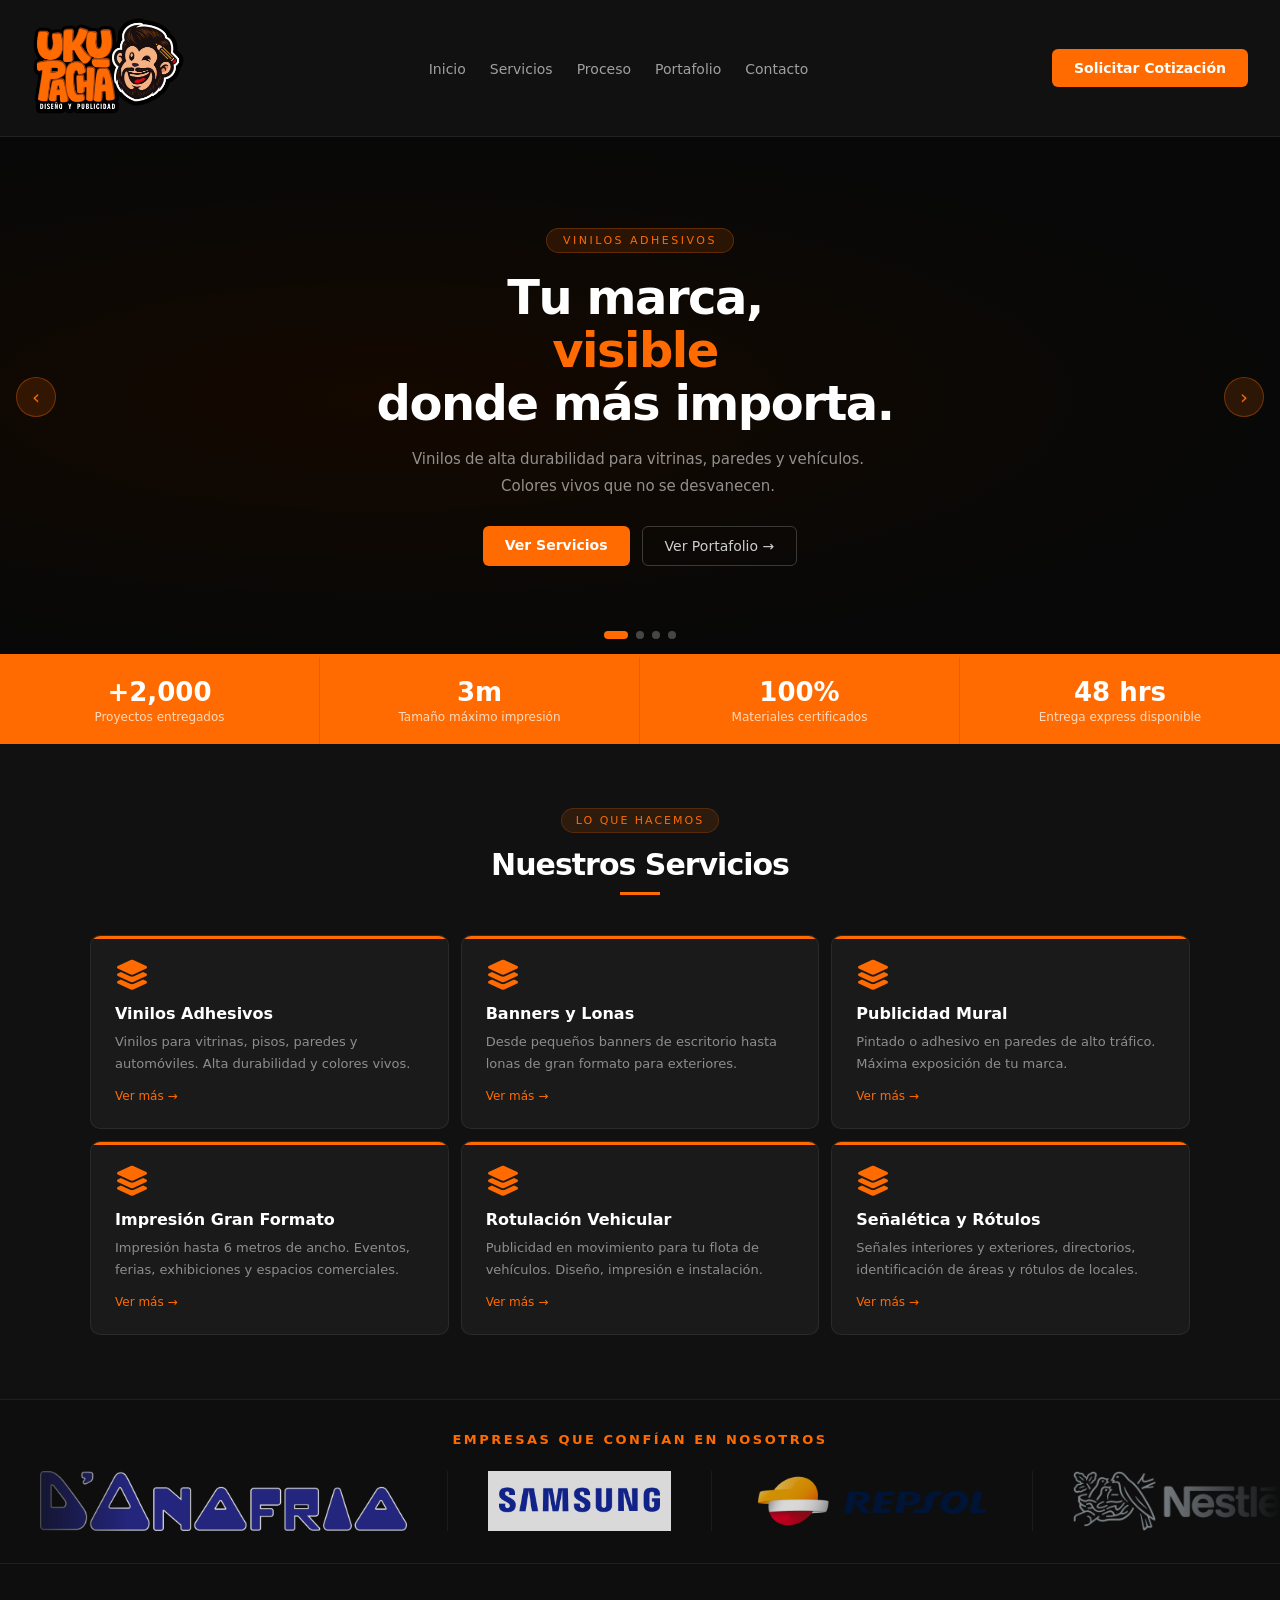
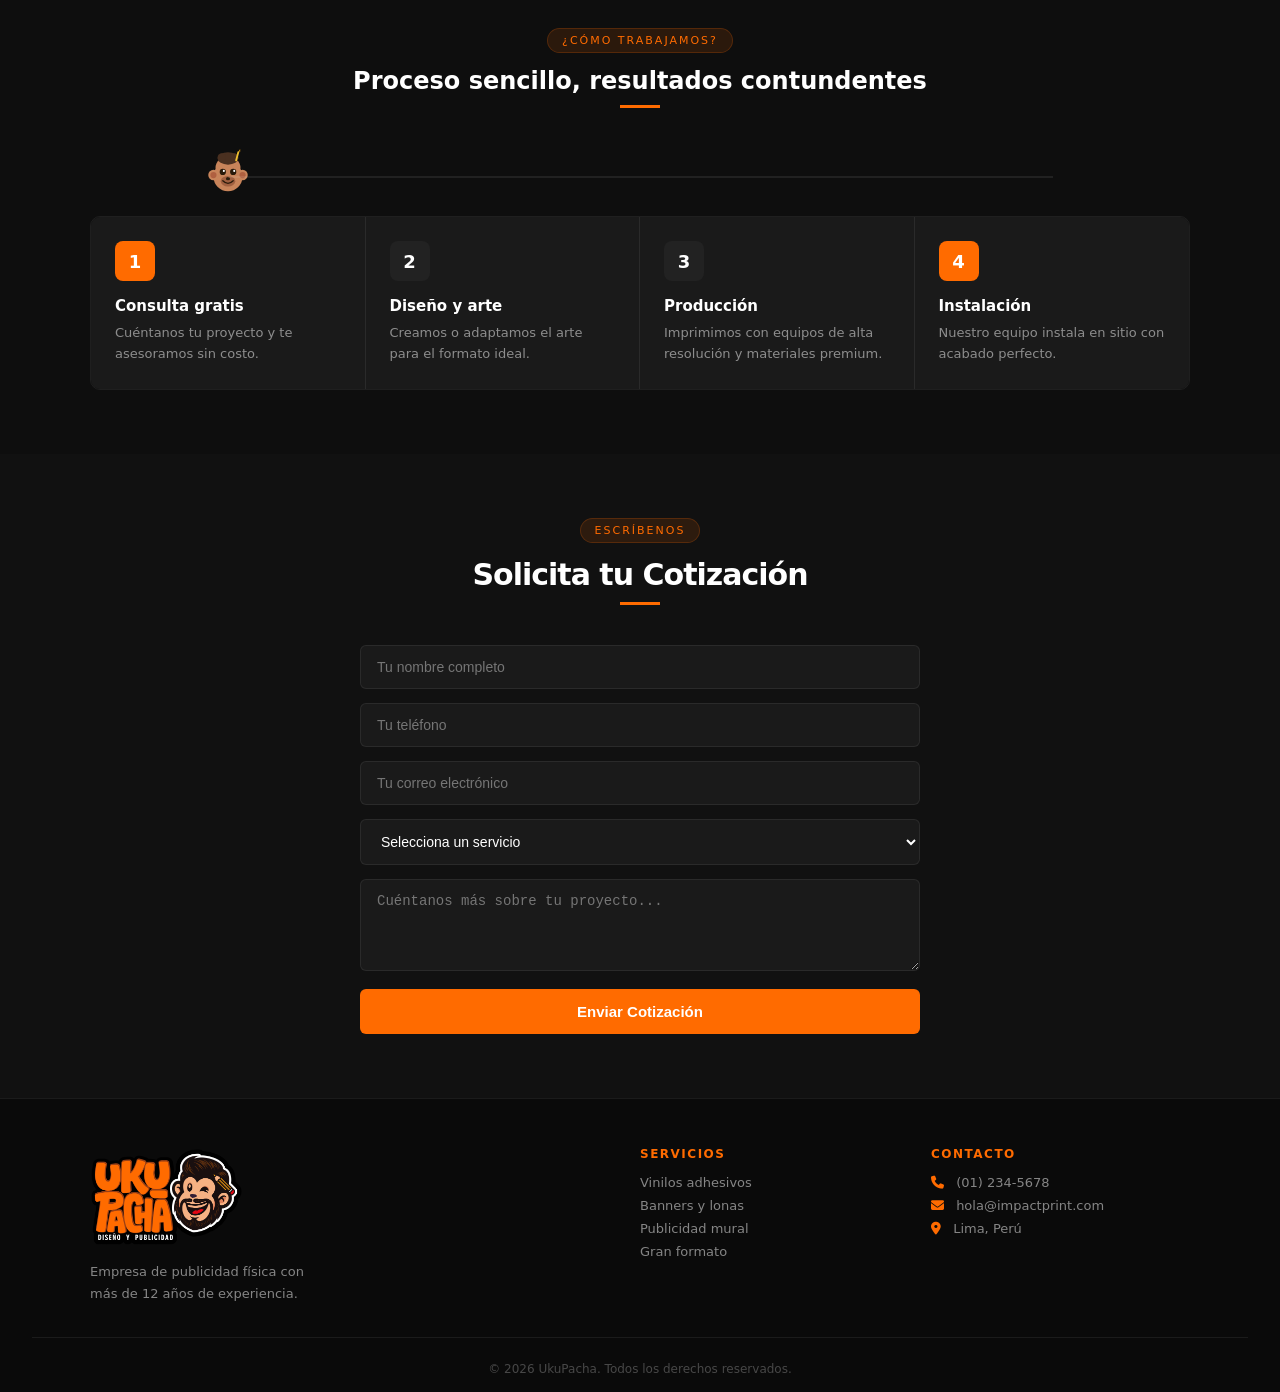
==== index.html @ ebe1e58e "primer commit - frontend Uku Pacha" ====
<!DOCTYPE html>
<html lang="es">
<head>
  <meta charset="UTF-8" />
  <meta name="viewport" content="width=device-width, initial-scale=1.0"/>
  <title>UkuPacha| Publicidad Física Profesional</title>
  <link rel="stylesheet" href="style.css" />
  <link rel="stylesheet" href="https://cdnjs.cloudflare.com/ajax/libs/font-awesome/6.5.0/css/all.min.css"/>
</head>
<body>

  <!-- NAV -->
  <nav class="navbar">
    <a href="index.html"><img src="img/logo.png" alt="Uku Pacha Diseño y Publicidad" style="height:100px;width:auto;object-fit:contain"/></a>
    <ul class="nav-links">
      <li><a href="#inicio">Inicio</a></li>
      <li><a href="#servicios">Servicios</a></li>
      <li><a href="#proceso">Proceso</a></li>
      <li><a href="portafolio.html">Portafolio</a></li>
      <li><a href="#contacto">Contacto</a></li>
    </ul>
    <a href="#contacto" class="btn-primary">Solicitar Cotización</a>
  </nav>

  <!-- HERO -->
 <!-- HERO CAROUSEL -->
<section id="inicio">
  <div class="hero-slider">

    <div class="slide active" id="slide-0">
      <div class="slide-bg"><div class="slide-bg-inner bg1"></div></div>
      <div class="slide-overlay"></div>
      <div class="slide-content">
        <div class="slide-tag">Vinilos Adhesivos</div>
        <div class="slide-title" id="title-0"></div>
        <p class="slide-sub" id="sub-0"></p>
        <div class="slide-btns">
          <a href="#servicios" class="btn-primary">Ver Servicios</a>
          <a href="portafolio.html" class="btn-outline">Ver Portafolio →</a>
        </div>
      </div>
    </div>

    <div class="slide" id="slide-1">
      <div class="slide-bg"><div class="slide-bg-inner bg2"></div></div>
      <div class="slide-overlay"></div>
      <div class="slide-content">
        <div class="slide-tag">Banners y Lonas</div>
        <div class="slide-title" id="title-1"></div>
        <p class="slide-sub" id="sub-1"></p>
        <div class="slide-btns">
          <a href="#servicios" class="btn-primary">Ver Servicios</a>
          <a href="portafolio.html" class="btn-outline">Ver Portafolio →</a>
        </div>
      </div>
    </div>

    <div class="slide" id="slide-2">
      <div class="slide-bg"><div class="slide-bg-inner bg3"></div></div>
      <div class="slide-overlay"></div>
      <div class="slide-content">
        <div class="slide-tag">Publicidad Mural</div>
        <div class="slide-title" id="title-2"></div>
        <p class="slide-sub" id="sub-2"></p>
        <div class="slide-btns">
          <a href="#servicios" class="btn-primary">Ver Servicios</a>
          <a href="portafolio.html" class="btn-outline">Ver Portafolio →</a>
        </div>
      </div>
    </div>

    <div class="slide" id="slide-3">
      <div class="slide-bg"><div class="slide-bg-inner bg4"></div></div>
      <div class="slide-overlay"></div>
      <div class="slide-content">
        <div class="slide-tag">Rotulación Vehicular</div>
        <div class="slide-title" id="title-3"></div>
        <p class="slide-sub" id="sub-3"></p>
        <div class="slide-btns">
          <a href="#servicios" class="btn-primary">Ver Servicios</a>
          <a href="portafolio.html" class="btn-outline">Ver Portafolio →</a>
        </div>
      </div>
    </div>

    <div class="slider-arrow arrow-left" id="prev">&#8249;</div>
    <div class="slider-arrow arrow-right" id="next">&#8250;</div>
    <div class="slider-dots">
      <div class="dot active" data-i="0"></div>
      <div class="dot" data-i="1"></div>
      <div class="dot" data-i="2"></div>
      <div class="dot" data-i="3"></div>
    </div>
    <!--<div class="slide-num"><span id="cur-num">01</span> / 04</div> -->
    <div class="progress-bar" id="progress"></div>
  </div>
</section>

  <!-- STATS BAR -->
  <div class="stats-bar">
    <div class="stat-item"><strong>+2,000</strong><p>Proyectos entregados</p></div>
    <div class="stat-item"><strong>3m</strong><p>Tamaño máximo impresión</p></div>
    <div class="stat-item"><strong>100%</strong><p>Materiales certificados</p></div>
    <div class="stat-item"><strong>48 hrs</strong><p>Entrega express disponible</p></div>
  </div>

  <!-- SERVICIOS -->
  <section class="servicios" id="servicios">
    <div class="section-header">
      <div class="badge">Lo que hacemos</div>
      <h2>Nuestros Servicios</h2>
      <div class="divider"></div>
    </div>
    <div class="servicios-grid">
    <a href="servicios/vinilos.html" class="servicio-card featured">
        <i class="fa-solid fa-layer-group"></i>
        <h3>Vinilos Adhesivos</h3>
        <p>Vinilos para vitrinas, pisos, paredes y automóviles. Alta durabilidad y colores vivos.</p>
         <span class="ver-mas">Ver más →</span>
    </a>
    <a href="servicios/banners.html" class="servicio-card featured">
        <i class="fa-solid fa-layer-group"></i>
        <h3>Banners y Lonas</h3>
        <p>Desde pequeños banners de escritorio hasta lonas de gran formato para exteriores.</p>
        <span class="ver-mas">Ver más →</span>
    </a>
    <a href="servicios/mural.html" class="servicio-card featured">
        <i class="fa-solid fa-layer-group"></i>
        <h3>Publicidad Mural</h3>
        <p>Pintado o adhesivo en paredes de alto tráfico. Máxima exposición de tu marca.</p>
        <span class="ver-mas">Ver más →</span>
    </a>
    <a href="servicios/gran-formato.html" class="servicio-card featured">
        <i class="fa-solid fa-layer-group"></i>
        <h3>Impresión Gran Formato</h3>
        <p>Impresión hasta 6 metros de ancho. Eventos, ferias, exhibiciones y espacios comerciales.</p>
        <span class="ver-mas">Ver más →</span>
    </a>
    <a href="servicios/rotulacion.html" class="servicio-card featured">
        <i class="fa-solid fa-layer-group"></i>
        <h3>Rotulación Vehicular</h3>
        <p>Publicidad en movimiento para tu flota de vehículos. Diseño, impresión e instalación.</p>
        <span class="ver-mas">Ver más →</span>
    </a>
    <a href="servicios/senaletica.html" class="servicio-card featured">
        <i class="fa-solid fa-layer-group"></i>
        <h3>Señalética y Rótulos</h3>
        <p>Señales interiores y exteriores, directorios, identificación de áreas y rótulos de locales.</p>
        <span class="ver-mas">Ver más →</span>
    </a>
    </div>
  </section>

  <!-- CLIENTES -->

<!-- CLIENTES -->
<section class="clientes">
  <div class="clientes-label">Empresas que confían en nosotros</div>
  <div class="clientes-track-wrapper">
    <div class="clientes-track">
      <div class="cliente-item"><img src="img/D_Onofrio_logo.png" alt="D'Onofrio"/></div>
      <div class="cliente-item"><img src="img/Samsung_logo_blue.png" alt="Samsung"/></div>
      <div class="cliente-item"><img src="img/Repsol_logo.png" alt="Repsol"/></div>
      <div class="cliente-item"><img src="img/Nestlé.png" alt="Nestlé"/></div>
      <div class="cliente-item"><img src="img/backus.png" alt="Backus"/></div>
      <div class="cliente-item"><img src="img/gloria.png" alt="Gloria"/></div>
      <div class="cliente-item"><img src="img/D_Onofrio_logo.png" alt="D'Onofrio"/></div>
      <div class="cliente-item"><img src="img/Samsung_logo_blue.png" alt="Samsung"/></div>
      <div class="cliente-item"><img src="img/Repsol_logo.png" alt="Repsol"/></div>
      <div class="cliente-item"><img src="img/Nestlé.png" alt="Nestlé"/></div>
      <div class="cliente-item"><img src="img/backus.png" alt="Backus"/></div>
      <div class="cliente-item"><img src="img/gloria.png" alt="Gloria"/></div>
    </div>
  </div>
</section>

  <!-- PROCESO -->
<section class="proceso" id="proceso">
  <div class="proceso-header">
    <div class="badge">¿Cómo trabajamos?</div>
    <h2 class="section-title">Proceso sencillo, resultados contundentes</h2>
    <div class="divider"></div>
  </div>
  <div class="proceso-container">
    <div class="mono-container">
      <div class="monito" id="monito">
        <svg viewBox="0 0 100 100" xmlns="http://www.w3.org/2000/svg">
          <circle cx="50" cy="55" r="28" fill="#c8845a"/>
          <circle cx="22" cy="52" r="10" fill="#c8845a"/>
          <circle cx="78" cy="52" r="10" fill="#c8845a"/>
          <circle cx="22" cy="52" r="6" fill="#b06040"/>
          <circle cx="78" cy="52" r="6" fill="#b06040"/>
          <ellipse cx="50" cy="38" rx="24" ry="22" fill="#c8845a"/>
          <ellipse cx="50" cy="20" rx="20" ry="12" fill="#4a3020"/>
          <ellipse cx="38" cy="18" rx="8" ry="8" fill="#4a3020"/>
          <ellipse cx="62" cy="18" rx="8" ry="8" fill="#4a3020"/>
          <rect x="66" y="6" width="3.5" height="20" rx="1.5" fill="#f0c030" transform="rotate(15,68,16)"/>
          <polygon points="68,6 71,6 69.5,1" fill="#e8a010" transform="rotate(15,68,16)"/>
          <circle cx="40" cy="46" r="6" fill="#2a1a0a"/>
          <circle cx="60" cy="46" r="6" fill="#2a1a0a"/>
          <circle cx="42" cy="44" r="2" fill="#fff"/>
          <circle cx="62" cy="44" r="2" fill="#fff"/>
          <ellipse cx="50" cy="64" rx="14" ry="10" fill="#a06040"/>
          <path d="M40 63 Q50 73 60 63" stroke="#2a1a0a" stroke-width="2.5" fill="none" stroke-linecap="round"/>
          <ellipse cx="50" cy="59" rx="4" ry="3" fill="#2a1a0a"/>
        </svg>
      </div>
    </div>
    <div class="paso-connector"></div>
    <div class="paso-connector-fill" id="connectorFill"></div>
    <div class="proceso-grid" id="pasosGrid">
      <div class="paso featured" data-paso="0">
        <div class="paso-num">1</div>
        <h4>Consulta gratis</h4>
        <p>Cuéntanos tu proyecto y te asesoramos sin costo.</p>
      </div>
      <div class="paso" data-paso="1">
        <div class="paso-num">2</div>
        <h4>Diseño y arte</h4>
        <p>Creamos o adaptamos el arte para el formato ideal.</p>
      </div>
      <div class="paso" data-paso="2">
        <div class="paso-num">3</div>
        <h4>Producción</h4>
        <p>Imprimimos con equipos de alta resolución y materiales premium.</p>
      </div>
      <div class="paso featured" data-paso="3">
        <div class="paso-num">4</div>
        <h4>Instalación</h4>
        <p>Nuestro equipo instala en sitio con acabado perfecto.</p>
      </div>
    </div>
  </div>
</section>


  <!-- FORMULARIO COTIZACIÓN -->
  <section class="contacto" id="contacto">
    <div class="section-header">
      <div class="badge">Escríbenos</div>
      <h2>Solicita tu Cotización</h2>
      <div class="divider"></div>
    </div>
    <div class="form-container">
      <div id="form-mensaje" class="form-mensaje oculto"></div>
      <div class="form-group">
        <input type="text" id="nombre" placeholder="Tu nombre completo" />
      </div>
      <div class="form-group">
        <input type="tel" id="telefono" placeholder="Tu teléfono" />
      </div>
      <div class="form-group">
        <input type="email" id="correo" placeholder="Tu correo electrónico" />
      </div>
      <div class="form-group">
        <select id="servicio">
          <option value="">Selecciona un servicio</option>
          <option value="Vinilos Adhesivos">Vinilos Adhesivos</option>
          <option value="Banners y Lonas">Banners y Lonas</option>
          <option value="Publicidad Mural">Publicidad Mural</option>
          <option value="Impresión Gran Formato">Impresión Gran Formato</option>
          <option value="Rotulación Vehicular">Rotulación Vehicular</option>
          <option value="Señalética y Rótulos">Señalética y Rótulos</option>
        </select>
      </div>
      <div class="form-group">
        <textarea id="mensaje" placeholder="Cuéntanos más sobre tu proyecto..." rows="4"></textarea>
      </div>
      <button class="btn-primary btn-full" id="btn-enviar">Enviar Cotización</button>
    </div>
  </section>

  <!-- FOOTER -->
  <footer class="footer">
    <div class="footer-content">
      <div class="footer-brand">
        <img src="img/logo.png" alt="Uku Pacha Diseño y Publicidad" style="height:100px;width:auto;object-fit:contain"/>
        <p>Empresa de publicidad física con más de 12 años de experiencia.</p>
      </div>
      <div class="footer-links">
        <h4>Servicios</h4>
        <ul>
          <li>Vinilos adhesivos</li>
          <li>Banners y lonas</li>
          <li>Publicidad mural</li>
          <li>Gran formato</li>
        </ul>
      </div>
      <div class="footer-contacto">
        <h4>Contacto</h4>
        <p><i class="fa-solid fa-phone"></i> (01) 234-5678</p>
        <p><i class="fa-solid fa-envelope"></i> hola@impactprint.com</p>
        <p><i class="fa-solid fa-location-dot"></i> Lima, Perú</p>
      </div>
    </div>
    <div class="footer-bottom">
      <p>© 2026 UkuPacha. Todos los derechos reservados.</p>
    </div>
  </footer>

  <script src="script.js"></script>
</body>
</html>
---- style.css ----
* {
  margin: 0;
  padding: 0;
  box-sizing: border-box;
}

:root {
  --naranja: #FF6B00;
  --oscuro: #111;
  --oscuro2: #1a1a1a;
  --oscuro3: #0e0e0e;
  --texto: rgba(255,255,255,0.5);
  --borde: rgba(255,255,255,0.07);
}

body {
  background: var(--oscuro);
  color: #fff;
  font-family: system-ui, -apple-system, 'Segoe UI', sans-serif;
}

/* NAV */
.navbar {
  display: flex;
  align-items: center;
  justify-content: space-between;
  padding: 1rem 2rem;
  border-bottom: 1px solid var(--borde);
  position: sticky;
  top: 0;
  background: var(--oscuro);
  z-index: 100;
}

.nav-logo {
  font-size: 20px;
  font-weight: 900;
  letter-spacing: -0.5px;
}

.nav-logo span { color: var(--naranja); }

.nav-links {
  display: flex;
  gap: 24px;
  list-style: none;
}

.nav-links a {
  color: rgba(255,255,255,0.6);
  text-decoration: none;
  font-size: 14px;
  transition: color 0.2s;
}

.nav-links a:hover { color: var(--naranja); }

/* BOTONES */
.btn-primary {
  background: var(--naranja);
  color: #fff;
  padding: 11px 22px;
  border-radius: 6px;
  font-size: 14px;
  font-weight: 600;
  cursor: pointer;
  border: none;
  text-decoration: none;
  display: inline-block;
  transition: opacity 0.2s;
}

.btn-primary:hover { opacity: 0.9; }

.btn-outline {
  border: 1px solid rgba(255,255,255,0.2);
  color: rgba(255,255,255,0.8);
  padding: 11px 22px;
  border-radius: 6px;
  font-size: 14px;
  text-decoration: none;
  display: inline-block;
  transition: border-color 0.2s;
}

.btn-outline:hover { border-color: var(--naranja); color: var(--naranja); }

.btn-full { width: 100%; text-align: center; padding: 14px; font-size: 15px; }

/* BADGE Y SECCIONES */
.badge {
  display: inline-block;
  background: rgba(255,107,0,0.12);
  color: var(--naranja);
  padding: 5px 14px;
  border-radius: 20px;
  font-size: 11px;
  letter-spacing: 2px;
  text-transform: uppercase;
  border: 1px solid rgba(255,107,0,0.2);
  margin-bottom: 14px;
}

.section-header {
  text-align: center;
  margin-bottom: 2.5rem;
}

.section-header h2 {
  font-size: 30px;
  font-weight: 800;
  letter-spacing: -1px;
}

.divider {
  width: 40px;
  height: 3px;
  background: var(--naranja);
  margin: 10px auto 0;
}

/* HERO */
.hero {
  padding: 60px 2rem;
  max-width: 700px;
  margin: 0 auto;
  text-align: center;
}

.hero h1 {
  font-size: 52px;
  font-weight: 900;
  line-height: 1.0;
  letter-spacing: -2px;
  margin-bottom: 18px;
}

.hero h1 span { color: var(--naranja); }

.hero p {
  font-size: 16px;
  color: var(--texto);
  line-height: 1.8;
  margin-bottom: 24px;
  max-width: 500px;
  margin-left: auto;
  margin-right: auto;
}

.hero-btns {
  display: flex;
  gap: 12px;
  justify-content: center;
  margin-bottom: 32px;
}

.hero-stats {
  display: flex;
  gap: 32px;
  justify-content: center;
  padding-top: 24px;
  border-top: 1px solid var(--borde);
}

.hero-stats .stat span {
  font-size: 22px;
  font-weight: 800;
  color: var(--naranja);
  display: block;
}

.hero-stats .stat p {
  font-size: 11px;
  color: rgba(255,255,255,0.4);
  margin: 0;
}

/* STATS BAR */
.stats-bar {
  display: grid;
  grid-template-columns: repeat(4, 1fr);
  background: var(--naranja);
}

.stat-item {
  padding: 20px 2rem;
  text-align: center;
  border-right: 1px solid rgba(0,0,0,0.1);
}

.stat-item:last-child { border-right: none; }

.stat-item strong {
  font-size: 26px;
  font-weight: 900;
  color: #fff;
  display: block;
}

.stat-item p {
  font-size: 12px;
  color: rgba(255,255,255,0.75);
  margin-top: 3px;
}

/* SERVICIOS */
.servicios {
  padding: 4rem 2rem;
  background: var(--oscuro);
}

.servicios-grid {
  display: grid;
  grid-template-columns: repeat(3, 1fr);
  gap: 12px;
  max-width: 1100px;
  margin: 0 auto;
}

.servicio-card {
  background: var(--oscuro2);
  border-radius: 10px;
  padding: 24px;
  border: 1px solid var(--borde);
  position: relative;
  overflow: hidden;
  transition: transform 0.3s ease, background 0.3s ease, border-color 0.3s ease;
}

.servicio-card::before {
  content: '';
  position: absolute;
  top: 0; left: 0; right: 0;
  height: 3px;
  background: rgba(255,255,255,0.1);
}

.servicio-card.featured::before { background: var(--naranja); }

.servicio-card:hover { 
   transform: translateY(-4px); 
  background: #1a1500;
  border-color: rgba(220,160,0,0.5);
}

.servicio-card:hover i {
  color: #DCA000;
  transform: scale(1.1);
  transition: all 0.3s ease;
}

.servicio-card:hover h3 {
  color: #DCA000;
  transition: color 0.3s ease;
}

.servicio-card i {
  font-size: 30px;
  color: rgba(255,255,255,0.3);
  margin-bottom: 14px;
  display: block;
  transition: color 0.3s ease, transform 0.3s ease;
}

.servicio-card.featured i { color: var(--naranja); }

.servicio-card h3 {
  font-size: 16px;
  font-weight: 700;
  margin-bottom: 8px;
  transition: color 0.3s ease;
}

.servicio-card p {
  font-size: 13px;
  color: var(--texto);
  line-height: 1.7;
}

/* PROCESO */
.proceso {
  padding: 4rem 2rem;
  background: #0e0e0e;
}

.proceso-header {
  text-align: center;
  margin-bottom: 2.5rem;
}

.proceso-container {
  position: relative;
  max-width: 1100px;
  margin: 0 auto;
}

.mono-container {
  position: relative;
  height: 60px;
  margin-bottom: 8px;
}

.monito {
  position: absolute;
  top: 0;
  left: 0;
  width: 52px;
  transform: translateX(-50%);
  transition: left 0.5s cubic-bezier(0.68,-0.55,0.265,1.55);
}

.monito svg {
  width: 52px;
  height: 52px;
}

.monito.jumping {
  animation: jump 0.5s ease;
}

@keyframes jump {
  0%   { transform: translateX(-50%) translateY(0) rotate(0deg); }
  40%  { transform: translateX(-50%) translateY(-28px) rotate(10deg); }
  70%  { transform: translateX(-50%) translateY(-10px) rotate(-5deg); }
  100% { transform: translateX(-50%) translateY(0) rotate(0deg); }
}

.paso-connector {
  position: absolute;
  top: 28px;
  left: 12.5%;
  right: 12.5%;
  height: 2px;
  background: rgba(255,255,255,0.08);
  z-index: 0;
}

.paso-connector-fill {
  position: absolute;
  top: 28px;
  left: 12.5%;
  height: 2px;
  background: var(--naranja);
  z-index: 1;
  width: 0%;
  transition: width 0.5s ease;
}

.proceso-grid {
  display: grid;
  grid-template-columns: repeat(4, 1fr);
  border: 1px solid var(--borde);
  border-radius: 10px;
  overflow: hidden;
  position: relative;
  z-index: 2;
}

.paso {
  padding: 1.5rem;
  border-right: 1px solid var(--borde);
  background: #1a1a1a;
  transition: all 0.3s ease;
}

.paso:last-child { border-right: none; }

.paso-num {
  width: 40px;
  height: 40px;
  border-radius: 8px;
  background: #222;
  display: flex;
  align-items: center;
  justify-content: center;
  font-size: 18px;
  font-weight: 900;
  color: #fff;
  margin-bottom: 16px;
  transition: all 0.3s ease;
}

.paso.activo .paso-num,
.paso.featured .paso-num {
  background: var(--naranja);
}

.paso.activo {
  background: #1f1008;
  border-color: rgba(255,107,0,0.3);
}

.paso.activo h4 { color: var(--naranja); }

.paso h4 {
  font-size: 15px;
  font-weight: 700;
  color: #fff;
  margin-bottom: 8px;
  transition: color 0.3s ease;
}

.paso p {
  font-size: 13px;
  color: var(--texto);
  line-height: 1.6;
}

/* CONTACTO */
.contacto {
  padding: 4rem 2rem;
  background: var(--oscuro);
}

.form-container {
  max-width: 560px;
  margin: 0 auto;
  display: flex;
  flex-direction: column;
  gap: 14px;
}

.form-group input,
.form-group select,
.form-group textarea {
  width: 100%;
  background: var(--oscuro2);
  border: 1px solid var(--borde);
  border-radius: 6px;
  padding: 13px 16px;
  color: #fff;
  font-size: 14px;
  outline: none;
  transition: border-color 0.2s;
}

.form-group input:focus,
.form-group select:focus,
.form-group textarea:focus {
  border-color: var(--naranja);
}

.form-group select option { background: var(--oscuro2); }

.form-mensaje {
  padding: 12px 16px;
  border-radius: 6px;
  font-size: 14px;
  text-align: center;
}

.form-mensaje.exito {
  background: rgba(0,200,100,0.1);
  border: 1px solid rgba(0,200,100,0.3);
  color: #00c864;
}

.form-mensaje.error {
  background: rgba(255,50,50,0.1);
  border: 1px solid rgba(255,50,50,0.3);
  color: #ff5555;
}

.oculto { display: none; }

/* FOOTER */
.footer {
  background: #0a0a0a;
  padding: 3rem 2rem 1rem;
  border-top: 1px solid var(--borde);
}

.footer-content {
  display: grid;
  grid-template-columns: 2fr 1fr 1fr;
  gap: 2rem;
  max-width: 1100px;
  margin: 0 auto 2rem;
}

.footer-brand p {
  font-size: 13px;
  color: var(--texto);
  line-height: 1.7;
  margin-top: 10px;
  max-width: 220px;
}

.footer-links h4,
.footer-contacto h4 {
  font-size: 12px;
  letter-spacing: 1.5px;
  text-transform: uppercase;
  color: var(--naranja);
  margin-bottom: 14px;
}

.footer-links ul {
  list-style: none;
  display: flex;
  flex-direction: column;
  gap: 8px;
}

.footer-links ul li,
.footer-contacto p {
  font-size: 13px;
  color: var(--texto);
}

.footer-contacto p {
  margin-bottom: 8px;
}

.footer-contacto i {
  margin-right: 8px;
  color: var(--naranja);
}

.footer-bottom {
  border-top: 1px solid var(--borde);
  padding-top: 1.5rem;
  text-align: center;
}

.footer-bottom p {
  font-size: 12px;
  color: rgba(255,255,255,0.25);
}

/* RESPONSIVE */
@media (max-width: 768px) {
  .nav-links { display: none; }
  .hero h1 { font-size: 36px; }
  .stats-bar { grid-template-columns: repeat(2, 1fr); }
  .servicios-grid { grid-template-columns: 1fr; }
  .proceso-grid { grid-template-columns: 1fr 1fr; }
  .footer-content { grid-template-columns: 1fr; }
  .hero-stats { gap: 16px; }
}

a.servicio-card {
  text-decoration: none;
  color: inherit;
  display: block;
}

.ver-mas {
  display: inline-block;
  margin-top: 14px;
  font-size: 12px;
  color: var(--naranja);
  font-weight: 500;
}

/* HERO CAROUSEL */
.hero-slider{position:relative;width:100%;height:520px;overflow:hidden;background:#111}
.slide{position:absolute;inset:0;display:flex;align-items:center;justify-content:center;opacity:0;transition:opacity 0.8s ease;pointer-events:none}
.slide.active{opacity:1;pointer-events:auto}
.slide-bg{position:absolute;inset:0;overflow:hidden}
.slide-bg-inner{width:100%;height:100%;transform:scale(1.08);transition:transform 7s ease}
.slide.active .slide-bg-inner{transform:scale(1)}
.bg1{background:radial-gradient(ellipse at 30% 50%,#2d1200 0%,#111 70%)}
.bg2{background:radial-gradient(ellipse at 70% 50%,#12122d 0%,#111 70%)}
.bg3{background:radial-gradient(ellipse at 50% 30%,#122d12 0%,#111 70%)}
.bg4{background:radial-gradient(ellipse at 60% 60%,#2d0a0a 0%,#111 70%)}
.slide-overlay{position:absolute;inset:0;background:rgba(0,0,0,0.55)}
.slide-content{position:relative;z-index:2;text-align:center;padding:0 2rem;max-width:720px}
.slide-tag{display:inline-block;background:rgba(255,107,0,0.13);color:#FF6B00;padding:5px 16px;border-radius:20px;font-size:11px;letter-spacing:2.5px;text-transform:uppercase;border:1px solid rgba(255,107,0,0.25);margin-bottom:18px;opacity:0;transform:translateY(14px);transition:opacity 0.5s ease 0.1s,transform 0.5s ease 0.1s}
.slide.active .slide-tag{opacity:1;transform:translateY(0)}
.slide-title{font-size:48px;font-weight:900;line-height:1.1;letter-spacing:-1.5px;color:#fff;margin-bottom:16px;display:block}
.slide-title .word{display:inline-block;margin-right:10px;vertical-align:bottom}
.slide-title .letter{display:inline-block;opacity:0;transform:translateY(100%);transition:opacity 0.4s ease,transform 0.4s ease}
.slide.active .slide-title .letter{opacity:1;transform:translateY(0)}
.slide-title .orange{color:#FF6B00}
.slide-sub{font-size:15px;color:rgba(255,255,255,0.55);line-height:1.8;margin-bottom:26px;max-width:500px;margin-left:auto;margin-right:auto}
.slide-sub .word-sub{display:inline-block;opacity:0;transform:translateY(8px);transition:opacity 0.3s ease,transform 0.3s ease;margin-right:4px}
.slide.active .slide-sub .word-sub{opacity:1;transform:translateY(0)}
.slide-btns{display:flex;gap:12px;justify-content:center;opacity:0;transform:translateY(14px);transition:opacity 0.5s ease,transform 0.5s ease}
.slide.active .slide-btns{opacity:1;transform:translateY(0)}
.slider-dots{position:absolute;bottom:18px;left:50%;transform:translateX(-50%);display:flex;gap:8px;z-index:10}
.dot{width:8px;height:8px;border-radius:50%;background:rgba(255,255,255,0.25);cursor:pointer;transition:all 0.3s}
.dot.active{background:#FF6B00;width:24px;border-radius:4px}
.slider-arrow{position:absolute;top:50%;transform:translateY(-50%);z-index:10;background:rgba(255,107,0,0.15);border:1px solid rgba(255,107,0,0.35);color:#FF6B00;width:40px;height:40px;border-radius:50%;cursor:pointer;font-size:20px;display:flex;align-items:center;justify-content:center;transition:background 0.2s}
.slider-arrow:hover{background:rgba(255,107,0,0.35)}
.arrow-left{left:16px}
.arrow-right{right:16px}
.slide-num{position:absolute;top:18px;right:18px;z-index:10;font-size:12px;color:rgba(255,255,255,0.25)}
.slide-num span{color:#FF6B00;font-weight:700;font-size:18px}
.progress-bar{position:absolute;bottom:0;left:0;height:3px;background:#FF6B00;width:0%;z-index:10;transition:width linear}



/* CLIENTES CAROUSEL */
.clientes {
  padding: 2rem 0;
  background: #0e0e0e;
  border-top: 1px solid var(--borde);
  border-bottom: 1px solid var(--borde);
  overflow: hidden;
}

.clientes-label {
  text-align: center;
  font-size: 13px;
  letter-spacing: 2.5px;
  text-transform: uppercase;
  color: var(--naranja);
  margin-bottom: 1.5rem;
  font-weight: 600;
}

.clientes-track-wrapper {
  overflow: hidden;
  width: 100%;
  -webkit-mask-image: linear-gradient(to right, transparent 0%, black 10%, black 90%, transparent 100%);
  mask-image: linear-gradient(to right, transparent 0%, black 10%, black 90%, transparent 100%);
}

.clientes-track {
  display: flex;
  align-items: center;
  width: max-content;
  animation: scroll-logos 10s linear infinite;
}

.cliente-item {
  flex-shrink: 0;
  padding: 0 40px;
  display: flex;
  align-items: center;
  justify-content: center;
  border-right: 1px solid rgba(255,255,255,0.06);
}

.cliente-item img {
  height: 60px;
  width: auto;
  object-fit: contain;
  filter: brightness(0.85);
  transition: filter 0.3s ease;
}

.cliente-item img:hover {
  filter: brightness(1.1);
}

@keyframes scroll-logos {
  0% { transform: translateX(0); }
  100% { transform: translateX(-50%); }
}
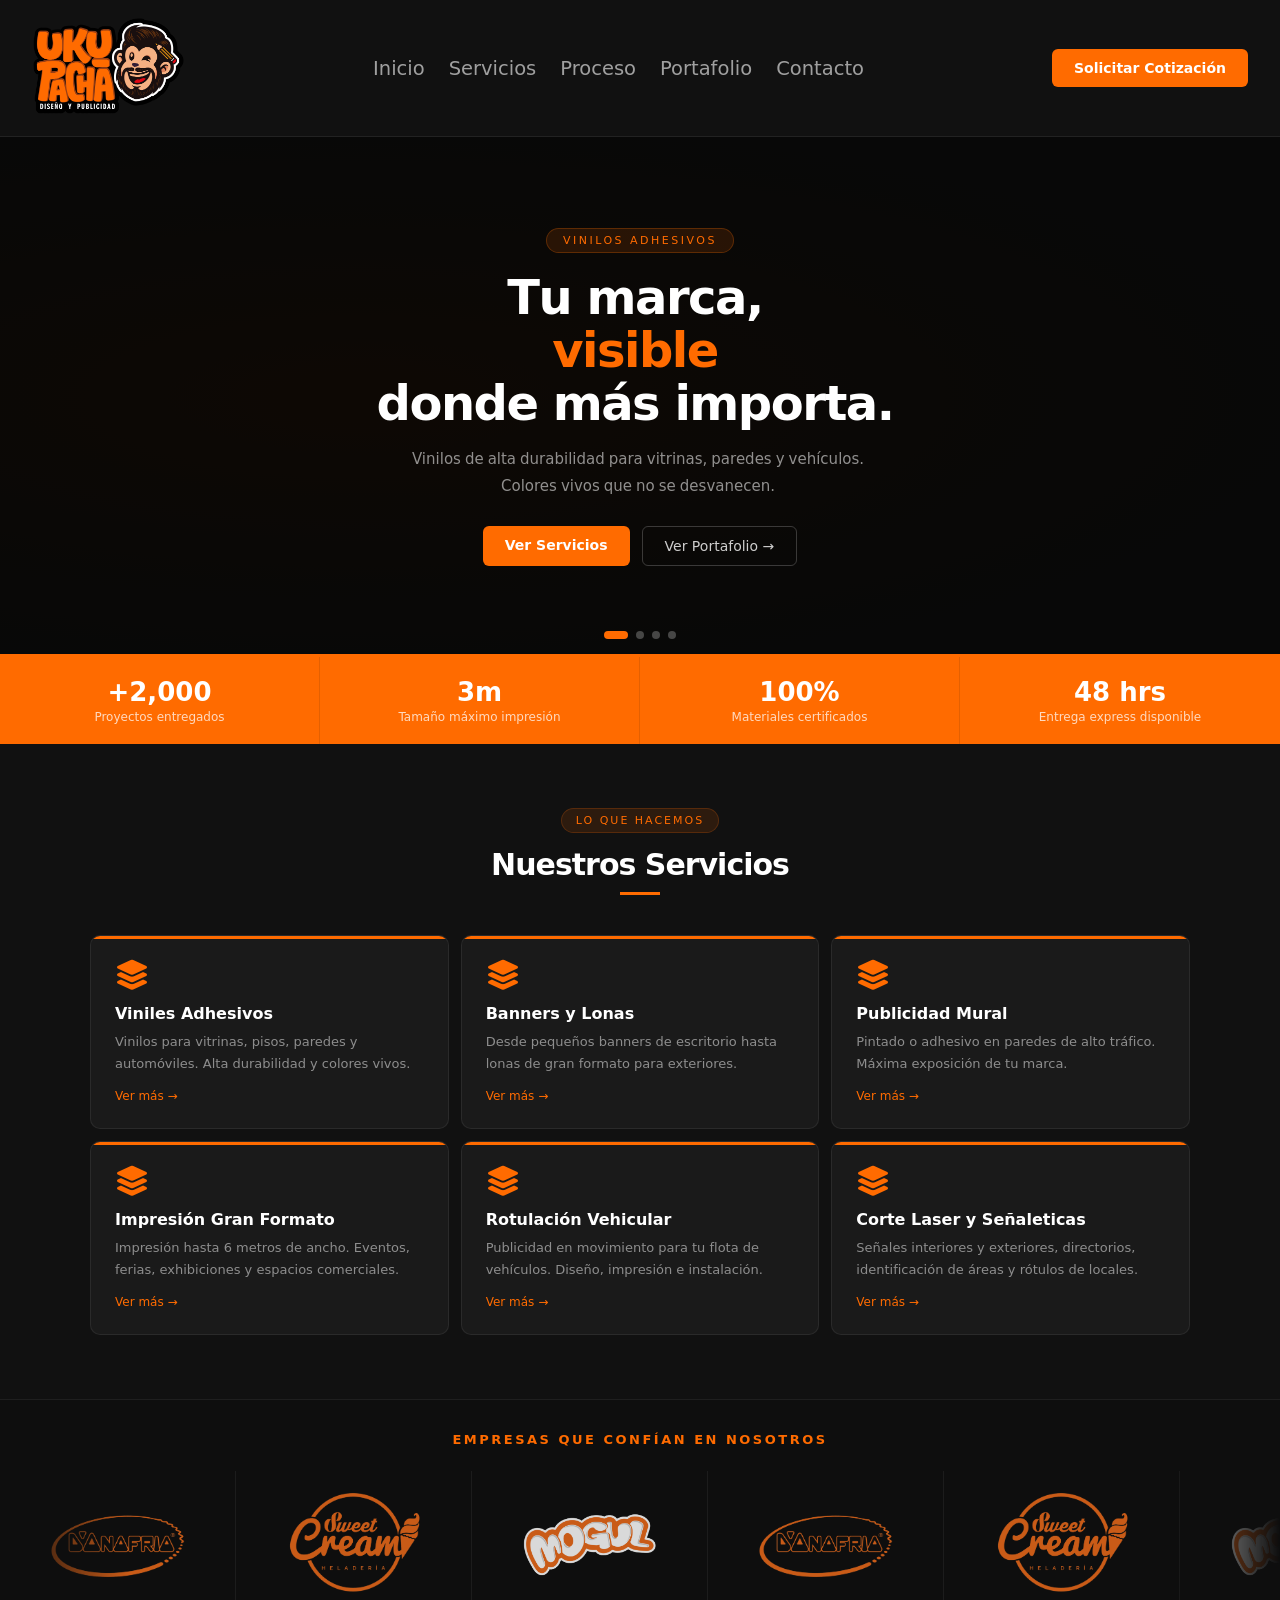
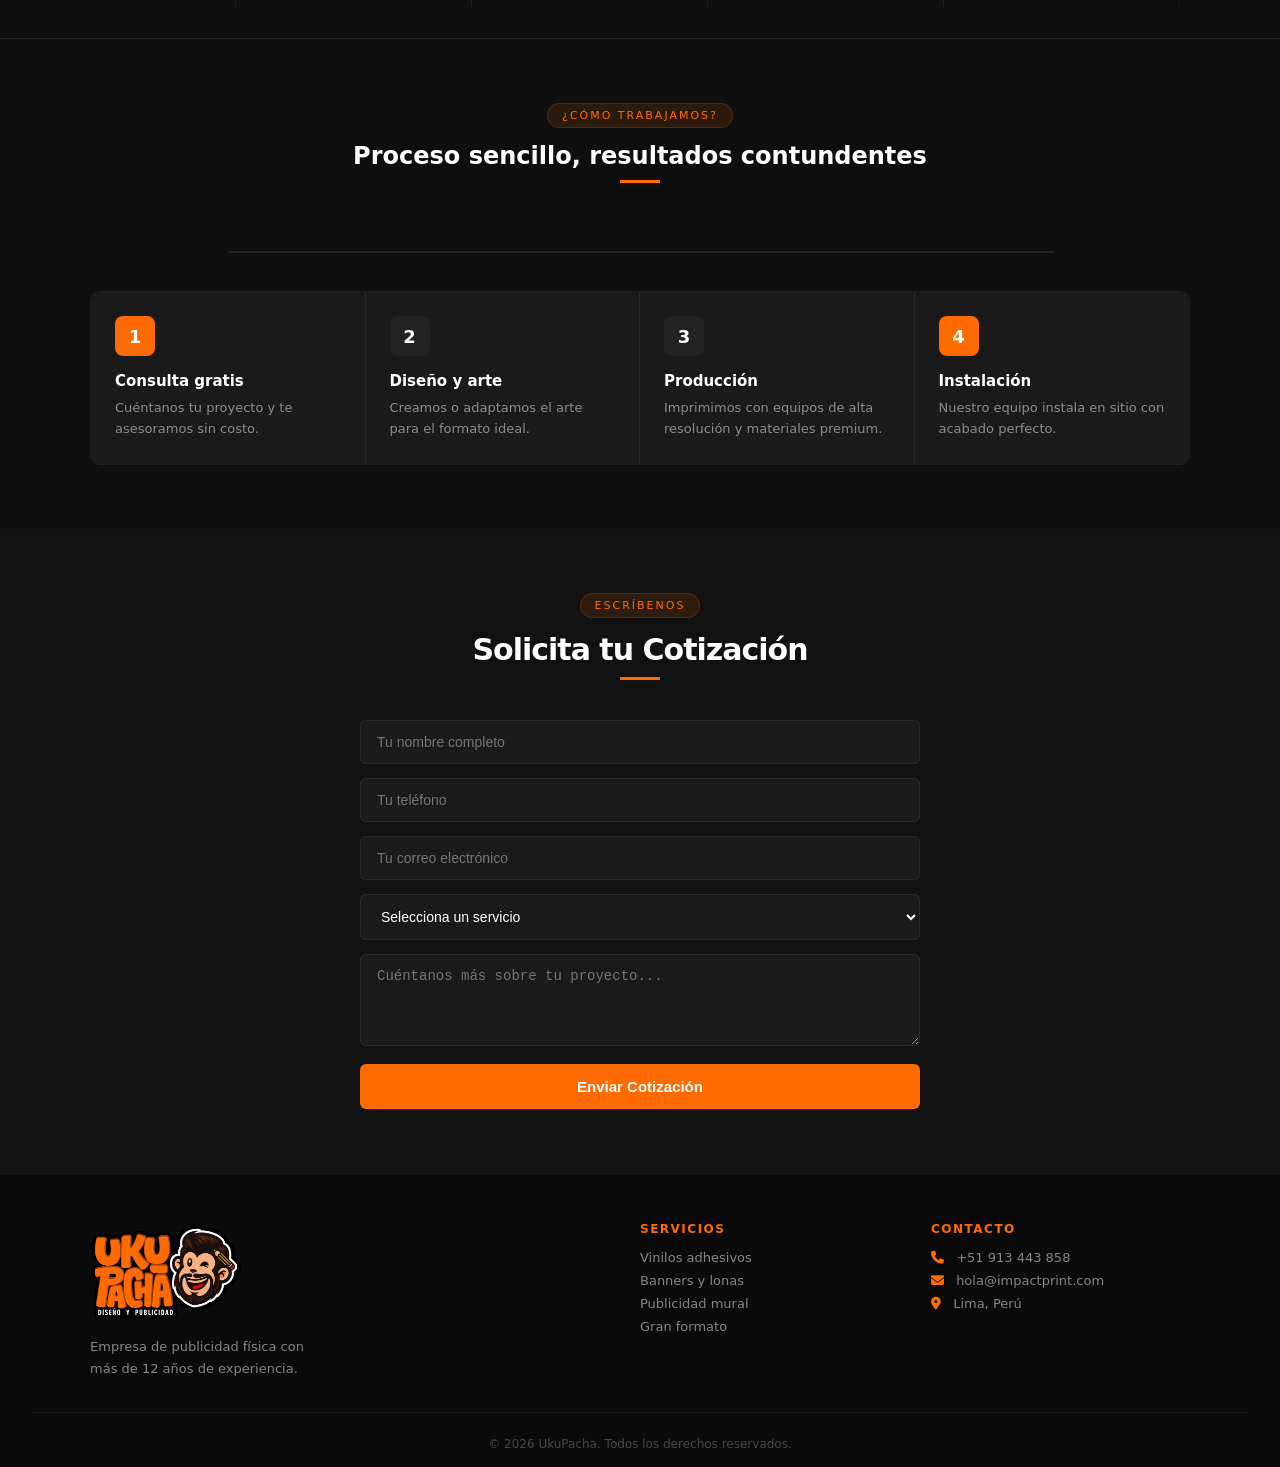
==== commit 3a8b4846: "mejoras de seguridad - validación frontend, rate limiting y API URL configurable" ====
--- a/index.html
+++ b/index.html
@@ -7,9 +7,19 @@
   <link rel="stylesheet" href="style.css" />
   <link rel="stylesheet" href="https://cdnjs.cloudflare.com/ajax/libs/font-awesome/6.5.0/css/all.min.css"/>
 </head>
+<script>
+  document.addEventListener('DOMContentLoaded', () => {
+    const navToggle = document.getElementById('navToggle');
+    const navLinks = document.getElementById('navLinks');
+    navToggle.addEventListener('click', () => {
+      navToggle.classList.toggle('active');
+      navLinks.classList.toggle('open');
+    });
+  });
+</script>
 <body>
 
-  <!-- NAV -->
+  <!-- NAV 
   <nav class="navbar">
     <a href="index.html"><img src="img/logo.png" alt="Uku Pacha Diseño y Publicidad" style="height:100px;width:auto;object-fit:contain"/></a>
     <ul class="nav-links">
@@ -22,10 +32,38 @@
     <a href="#contacto" class="btn-primary">Solicitar Cotización</a>
   </nav>
 
+  -->
+
+  <!-- NAV -->
+<nav class="navbar">
+  <a href="index.html"><img src="img/logo.png" alt="Uku Pacha Diseño y Publicidad" style="height:100px;width:auto;object-fit:contain"/></a>
+
+  <ul class="nav-links" id="navLinks">
+    <li><a href="#inicio">Inicio</a></li>
+    <li><a href="#servicios">Servicios</a></li>
+    <li><a href="#proceso">Proceso</a></li>
+    <li><a href="portafolio.html">Portafolio</a></li>
+    <li><a href="#contacto">Contacto</a></li>
+    <li class="nav-cta-mobile"><a href="#contacto" class="btn-primary">Solicitar Cotización</a></li>
+  </ul>
+
+  <a href="#contacto" class="btn-primary nav-cta-desktop">Solicitar Cotización</a>
+
+  <button class="nav-toggle" id="navToggle" aria-label="Abrir menú">
+    <span></span>
+    <span></span>
+    <span></span>
+  </button>
+</nav>
+
   <!-- HERO -->
  <!-- HERO CAROUSEL -->
 <section id="inicio">
   <div class="hero-slider">
+   <!-- VIDEO DE FONDO FIJO -->
+    <div class="hero-video-bg">
+      <video src="img/proceso.mp4" autoplay muted loop playsinline></video>
+    </div> 
 
     <div class="slide active" id="slide-0">
       <div class="slide-bg"><div class="slide-bg-inner bg1"></div></div>
@@ -114,7 +152,7 @@
     <div class="servicios-grid">
     <a href="servicios/vinilos.html" class="servicio-card featured">
         <i class="fa-solid fa-layer-group"></i>
-        <h3>Vinilos Adhesivos</h3>
+        <h3>Viniles Adhesivos</h3>
         <p>Vinilos para vitrinas, pisos, paredes y automóviles. Alta durabilidad y colores vivos.</p>
          <span class="ver-mas">Ver más →</span>
     </a>
@@ -144,7 +182,7 @@
     </a>
     <a href="servicios/senaletica.html" class="servicio-card featured">
         <i class="fa-solid fa-layer-group"></i>
-        <h3>Señalética y Rótulos</h3>
+        <h3>Corte Laser y Señaleticas</h3>
         <p>Señales interiores y exteriores, directorios, identificación de áreas y rótulos de locales.</p>
         <span class="ver-mas">Ver más →</span>
     </a>
@@ -158,18 +196,24 @@
   <div class="clientes-label">Empresas que confían en nosotros</div>
   <div class="clientes-track-wrapper">
     <div class="clientes-track">
-      <div class="cliente-item"><img src="img/D_Onofrio_logo.png" alt="D'Onofrio"/></div>
-      <div class="cliente-item"><img src="img/Samsung_logo_blue.png" alt="Samsung"/></div>
-      <div class="cliente-item"><img src="img/Repsol_logo.png" alt="Repsol"/></div>
-      <div class="cliente-item"><img src="img/Nestlé.png" alt="Nestlé"/></div>
-      <div class="cliente-item"><img src="img/backus.png" alt="Backus"/></div>
-      <div class="cliente-item"><img src="img/gloria.png" alt="Gloria"/></div>
-      <div class="cliente-item"><img src="img/D_Onofrio_logo.png" alt="D'Onofrio"/></div>
-      <div class="cliente-item"><img src="img/Samsung_logo_blue.png" alt="Samsung"/></div>
-      <div class="cliente-item"><img src="img/Repsol_logo.png" alt="Repsol"/></div>
-      <div class="cliente-item"><img src="img/Nestlé.png" alt="Nestlé"/></div>
-      <div class="cliente-item"><img src="img/backus.png" alt="Backus"/></div>
-      <div class="cliente-item"><img src="img/gloria.png" alt="Gloria"/></div>
+      <div class="cliente-item"><img src="img/danafria.png" alt="D'Onofrio"/></div>
+      <div class="cliente-item"><img src="img/sweetcream.png" alt="SC"/></div>
+      <div class="cliente-item"><img src="img/LOGO-mogul.png" alt="Mogul"/></div>
+      <div class="cliente-item"><img src="img/danafria.png" alt="danafria"/></div>
+      <div class="cliente-item"><img src="img/sweetcream.png" alt="SC"/></div>
+      <div class="cliente-item"><img src="img/LOGO-mogul.png" alt="Mogul"/></div>
+      <div class="cliente-item"><img src="img/danafria.png" alt="D'Onofrio"/></div>
+      <div class="cliente-item"><img src="img/sweetcream.png" alt="SC"/></div>
+      <div class="cliente-item"><img src="img/LOGO-mogul.png" alt="Mogul"/></div>
+      <div class="cliente-item"><img src="img/danafria.png" alt="danafria"/></div>
+      <div class="cliente-item"><img src="img/sweetcream.png" alt="SC"/></div>
+      <div class="cliente-item"><img src="img/LOGO-mogul.png" alt="Mogul"/></div>
+      <div class="cliente-item"><img src="img/danafria.png" alt="danafria"/></div>
+      <div class="cliente-item"><img src="img/sweetcream.png" alt="SC"/></div>
+      <div class="cliente-item"><img src="img/LOGO-mogul.png" alt="Mogul"/></div>
+      <div class="cliente-item"><img src="img/danafria.png" alt="danafria"/></div>
+      <div class="cliente-item"><img src="img/sweetcream.png" alt="SC"/></div>
+      <div class="cliente-item"><img src="img/LOGO-mogul.png" alt="Mogul"/></div>
     </div>
   </div>
 </section>
@@ -184,7 +228,7 @@
   <div class="proceso-container">
     <div class="mono-container">
       <div class="monito" id="monito">
-        <svg viewBox="0 0 100 100" xmlns="http://www.w3.org/2000/svg">
+        <!--<svg viewBox="0 0 100 100" xmlns="http://www.w3.org/2000/svg">
           <circle cx="50" cy="55" r="28" fill="#c8845a"/>
           <circle cx="22" cy="52" r="10" fill="#c8845a"/>
           <circle cx="78" cy="52" r="10" fill="#c8845a"/>
@@ -203,7 +247,7 @@
           <ellipse cx="50" cy="64" rx="14" ry="10" fill="#a06040"/>
           <path d="M40 63 Q50 73 60 63" stroke="#2a1a0a" stroke-width="2.5" fill="none" stroke-linecap="round"/>
           <ellipse cx="50" cy="59" rx="4" ry="3" fill="#2a1a0a"/>
-        </svg>
+        </svg>-->
       </div>
     </div>
     <div class="paso-connector"></div>
@@ -288,7 +332,7 @@
       </div>
       <div class="footer-contacto">
         <h4>Contacto</h4>
-        <p><i class="fa-solid fa-phone"></i> (01) 234-5678</p>
+        <p><i class="fa-solid fa-phone"></i> +51 913 443 858</p>
         <p><i class="fa-solid fa-envelope"></i> hola@impactprint.com</p>
         <p><i class="fa-solid fa-location-dot"></i> Lima, Perú</p>
       </div>
--- a/style.css
+++ b/style.css
@@ -21,6 +21,7 @@
 
 /* NAV */
 .navbar {
+  
   display: flex;
   align-items: center;
   justify-content: space-between;
@@ -49,7 +50,7 @@
 .nav-links a {
   color: rgba(255,255,255,0.6);
   text-decoration: none;
-  font-size: 14px;
+  font-size: 19.5px;
   transition: color 0.2s;
 }
 
@@ -537,6 +538,9 @@
   .proceso-grid { grid-template-columns: 1fr 1fr; }
   .footer-content { grid-template-columns: 1fr; }
   .hero-stats { gap: 16px; }
+    .razones-grid{
+    grid-template-columns: 1fr;
+  }
 }
 
 a.servicio-card {
@@ -559,7 +563,11 @@
 .slide.active{opacity:1;pointer-events:auto}
 .slide-bg{position:absolute;inset:0;overflow:hidden}
 .slide-bg-inner{width:100%;height:100%;transform:scale(1.08);transition:transform 7s ease}
-.slide.active .slide-bg-inner{transform:scale(1)}
+.slide.active .slide-bg-inner{ width:100%;
+  height:100%;
+  transform:scale(1.08);
+  transition:transform 7s ease;
+  opacity:0.45;}
 .bg1{background:radial-gradient(ellipse at 30% 50%,#2d1200 0%,#111 70%)}
 .bg2{background:radial-gradient(ellipse at 70% 50%,#12122d 0%,#111 70%)}
 .bg3{background:radial-gradient(ellipse at 50% 30%,#122d12 0%,#111 70%)}
@@ -589,6 +597,17 @@
 .slide-num span{color:#FF6B00;font-weight:700;font-size:18px}
 .progress-bar{position:absolute;bottom:0;left:0;height:3px;background:#FF6B00;width:0%;z-index:10;transition:width linear}
 
+.hero-video-bg{
+  position:absolute;
+  inset:0;
+  z-index:0;
+  overflow:hidden;
+}
+.hero-video-bg video{
+  width:100%;
+  height:100%;
+  object-fit:cover;
+}
 
 
 /* CLIENTES CAROUSEL */
@@ -615,6 +634,7 @@
   width: 100%;
   -webkit-mask-image: linear-gradient(to right, transparent 0%, black 10%, black 90%, transparent 100%);
   mask-image: linear-gradient(to right, transparent 0%, black 10%, black 90%, transparent 100%);
+  cursor: url('img/mouse3.png') 16 16, pointer;
 }
 
 .clientes-track {
@@ -626,7 +646,7 @@
 
 .cliente-item {
   flex-shrink: 0;
-  padding: 0 40px;
+  padding: 0 50px;
   display: flex;
   align-items: center;
   justify-content: center;
@@ -634,7 +654,7 @@
 }
 
 .cliente-item img {
-  height: 60px;
+  height: 135px;
   width: auto;
   object-fit: contain;
   filter: brightness(0.85);
@@ -648,4 +668,79 @@
 @keyframes scroll-logos {
   0% { transform: translateX(0); }
   100% { transform: translateX(-50%); }
+}
+
+.slider-arrow{
+  display: none;
+}
+
+
+
+.nav-toggle{
+  display:none;
+  flex-direction:column;
+  justify-content:center;
+  gap:5px;
+  background:none;
+  border:none;
+  cursor:pointer;
+  padding:8px;
+  z-index:1001;
+}
+.nav-toggle span{
+  display:block;
+  width:24px;
+  height:2px;
+  background:#fff;
+  transition:0.3s;
+}
+.nav-toggle.active span:nth-child(1){transform:translateY(7px) rotate(45deg)}
+.nav-toggle.active span:nth-child(2){opacity:0}
+.nav-toggle.active span:nth-child(3){transform:translateY(-7px) rotate(-45deg)}
+
+.nav-cta-mobile{display:none}
+
+@media (max-width: 768px){
+  .nav-toggle{display:flex}
+  .nav-cta-desktop{display:none}
+
+  .nav-links{
+    display:flex;
+    flex-direction:column;
+    position:absolute;
+    top:100%;
+    left:0;
+    right:0;
+    background:var(--oscuro2);
+    border-bottom:1px solid var(--borde);
+    padding:0;
+    max-height:0;
+    overflow:hidden;
+    transition:max-height 0.3s ease;
+  }
+  .nav-links.open{
+    max-height:400px;
+  }
+  .nav-links li{
+    width:100%;
+    text-align:center;
+    border-top:1px solid var(--borde);
+  }
+  .nav-links li a{
+    display:block;
+    padding:16px;
+  }
+  .nav-cta-mobile{
+    display:block;
+    padding:16px;
+  }
+  .nav-cta-mobile a{
+    display:block;
+    text-align:center;
+  }
+
+  .navbar{
+    position:relative;
+    flex-wrap:wrap;
+  }
 }
